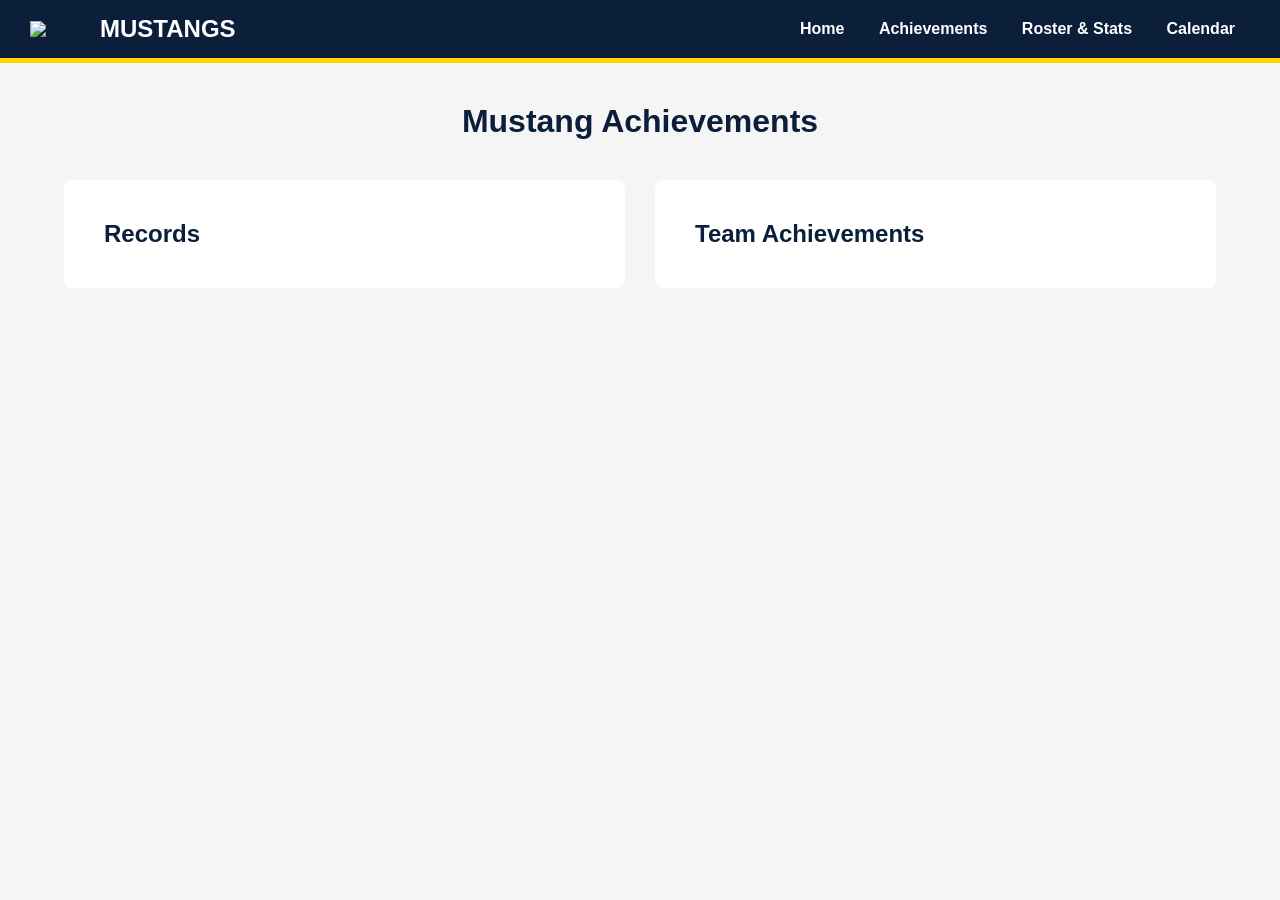
==== achievements.html @ b6c2684f "bone of site" ====
<!DOCTYPE html>
<html>
<head>
  <title>Achievements</title>
  <link rel="stylesheet" href="style.css">
</head>
<body>

<div class="navbar">
  <div class="logo">
    <img src="logo.png">
    <h2>MUSTANGS</h2>
  </div>
  <div class="nav-links">
    <a href="index.html">Home</a>
    <a href="achievements.html">Achievements</a>
    <a href="roster.html">Roster & Stats</a>
    <a href="calendar.html">Calendar</a>
  </div>
</div>

<div class="section">
  <div class="container">
    <h1 style="text-align:center;">Mustang Achievements</h1>

    <div class="grid-2" style="margin-top:40px;">
      <div class="card">
        <h2>Records</h2>
      </div>

      <div class="card">
        <h2>Team Achievements</h2>
      </div>
    </div>

  </div>
</div>

</body>
</html>
---- style.css ----
/* ===== GLOBAL ===== */
body {
  margin: 0;
  font-family: Arial, sans-serif;
  background: #f5f5f5;
  color: #0b1f3a;
}

h1, h2, h3 {
  margin: 0;
}

.container {
  width: 90%;
  margin: auto;
}

/* ===== NAVBAR ===== */
.navbar {
  background: #0b1f3a;
  color: white;
  display: flex;
  align-items: center;
  justify-content: space-between;
  padding: 15px 30px;
  border-bottom: 5px solid gold;
}

.logo {
  display: flex;
  align-items: center;
  gap: 10px;
}

.logo img {
  width: 60px;
}

.nav-links a {
  color: white;
  margin: 0 15px;
  text-decoration: none;
  font-weight: bold;
}

.nav-links a:hover {
  color: gold;
}

/* ===== BUTTONS ===== */
.btn {
  background: white;
  padding: 20px;
  text-align: center;
  border-radius: 6px;
  border-bottom: 4px solid gold;
  cursor: pointer;
  transition: 0.2s;
}

.btn:hover {
  transform: translateY(-3px);
}

/* ===== SECTIONS ===== */
.section {
  padding: 40px 0;
}

.dark {
  background: #0b1f3a;
  color: white;
}

.card {
  background: white;
  padding: 40px;
  border-radius: 8px;
}

/* ===== GRID ===== */
.grid-2 {
  display: grid;
  grid-template-columns: 1fr 1fr;
  gap: 30px;
}

.grid-3 {
  display: grid;
  grid-template-columns: repeat(3, 1fr);
  gap: 20px;
}

.grid-4 {
  display: grid;
  grid-template-columns: repeat(4, 1fr);
  gap: 20px;
}

/* ===== CALENDAR ===== */
.calendar {
  display: grid;
  grid-template-columns: repeat(7, 1fr);
  border: 2px solid gold;
}

.calendar div {
  border: 1px solid #ccc;
  height: 100px;
}

.calendar .header {
  background: #0b1f3a;
  color: white;
  text-align: center;
  line-height: 50px;
  height: 50px;
}
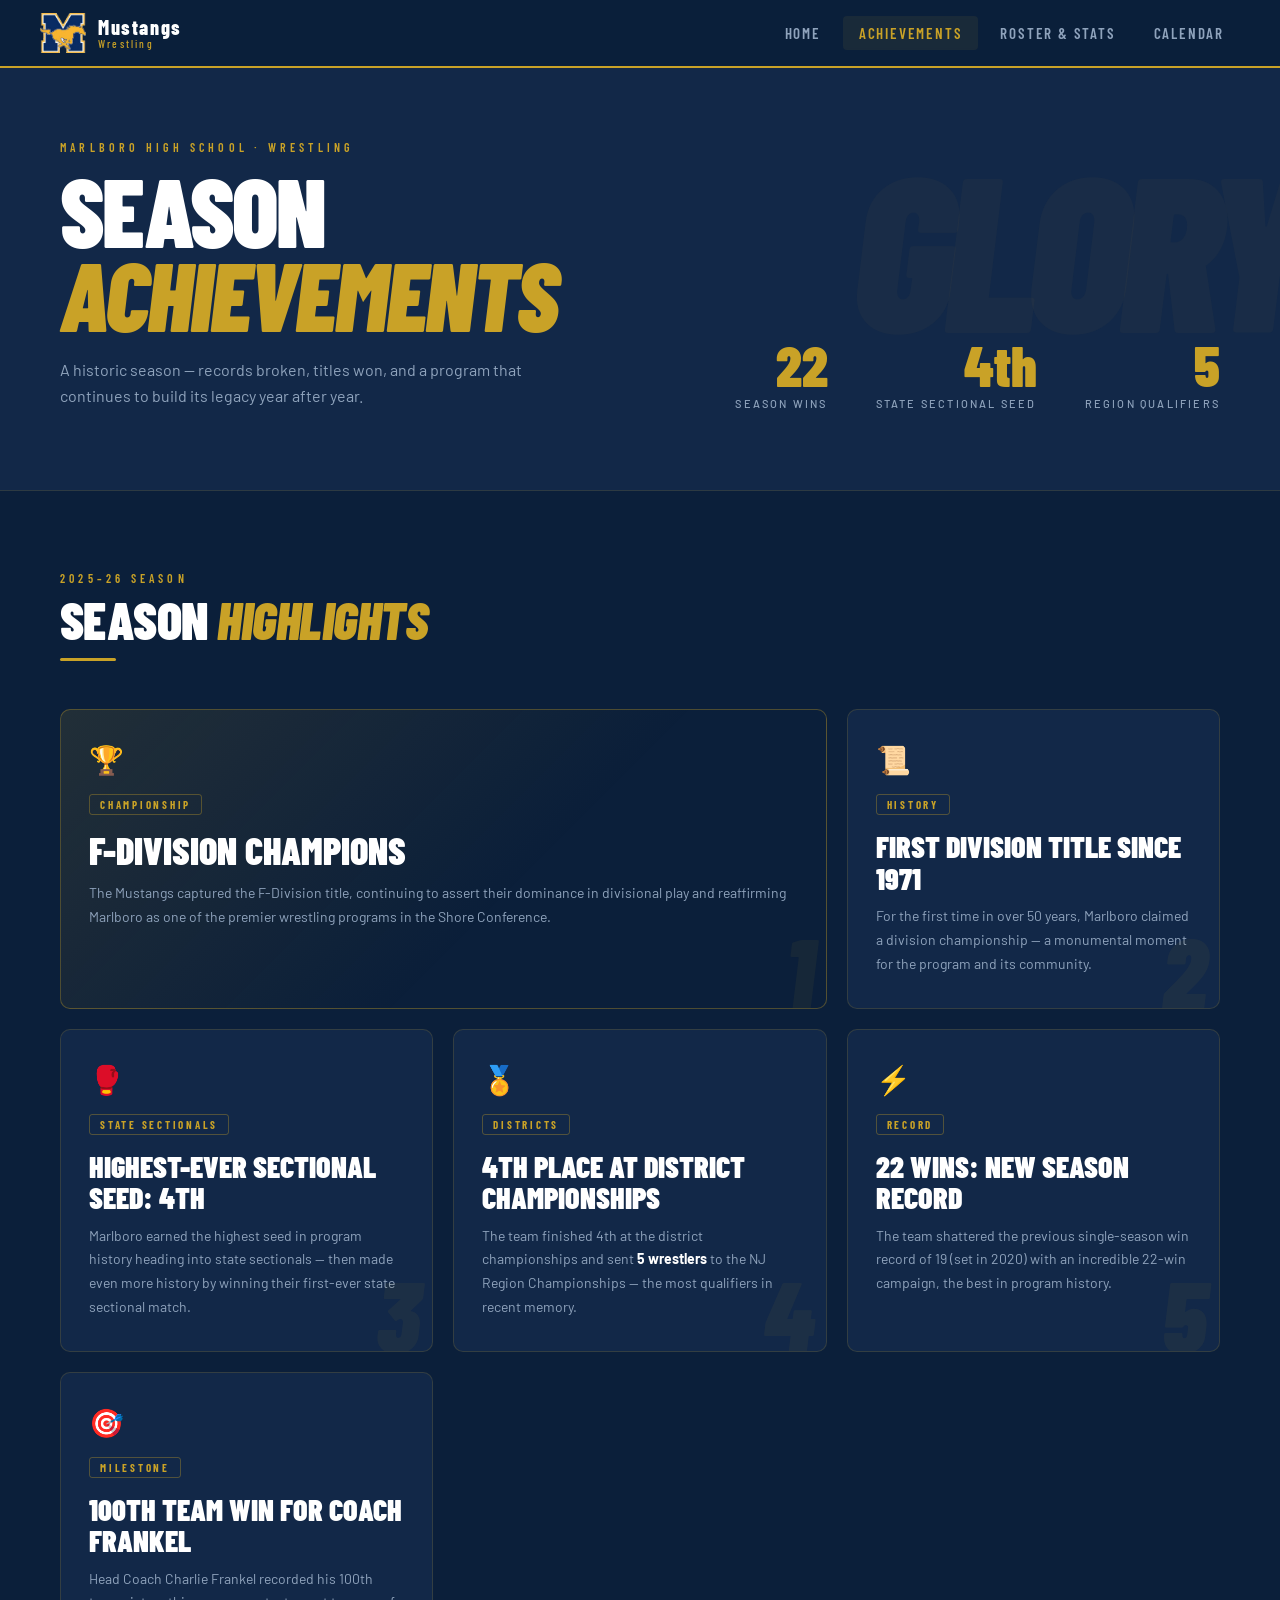
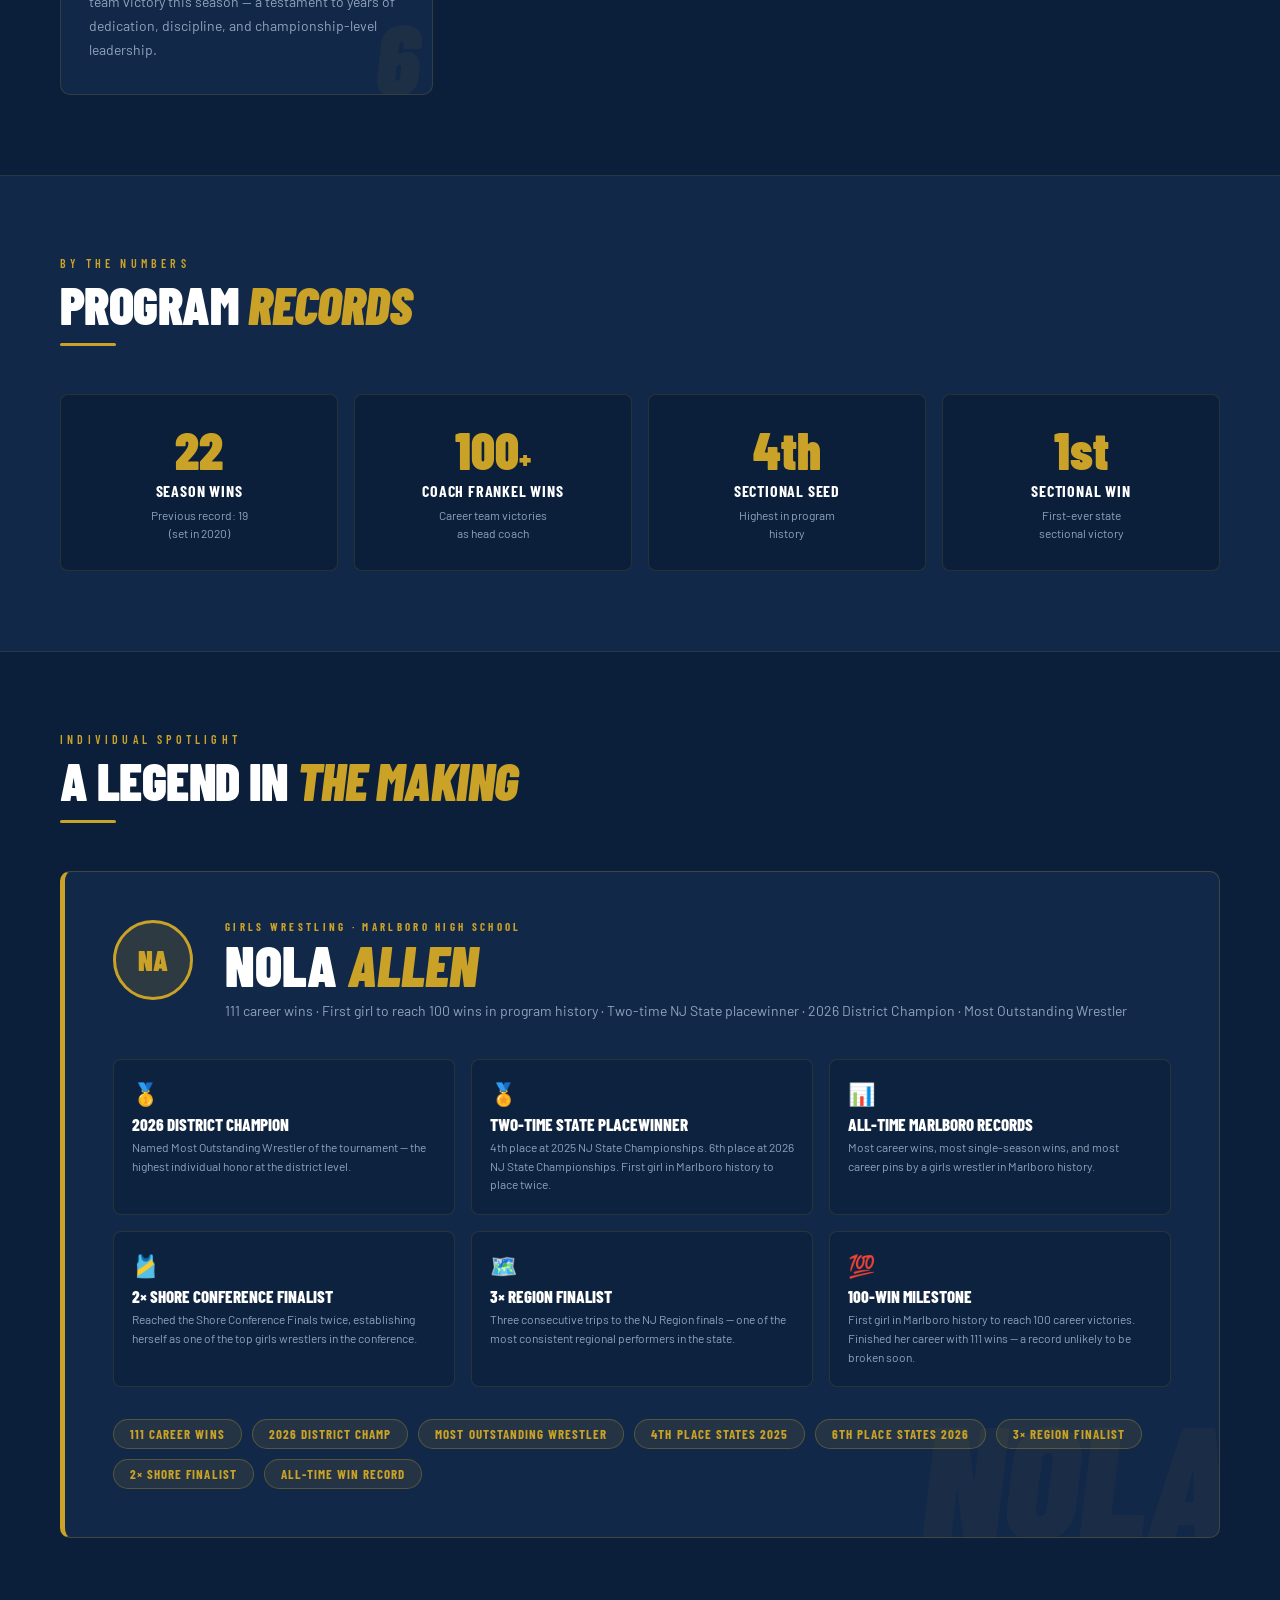
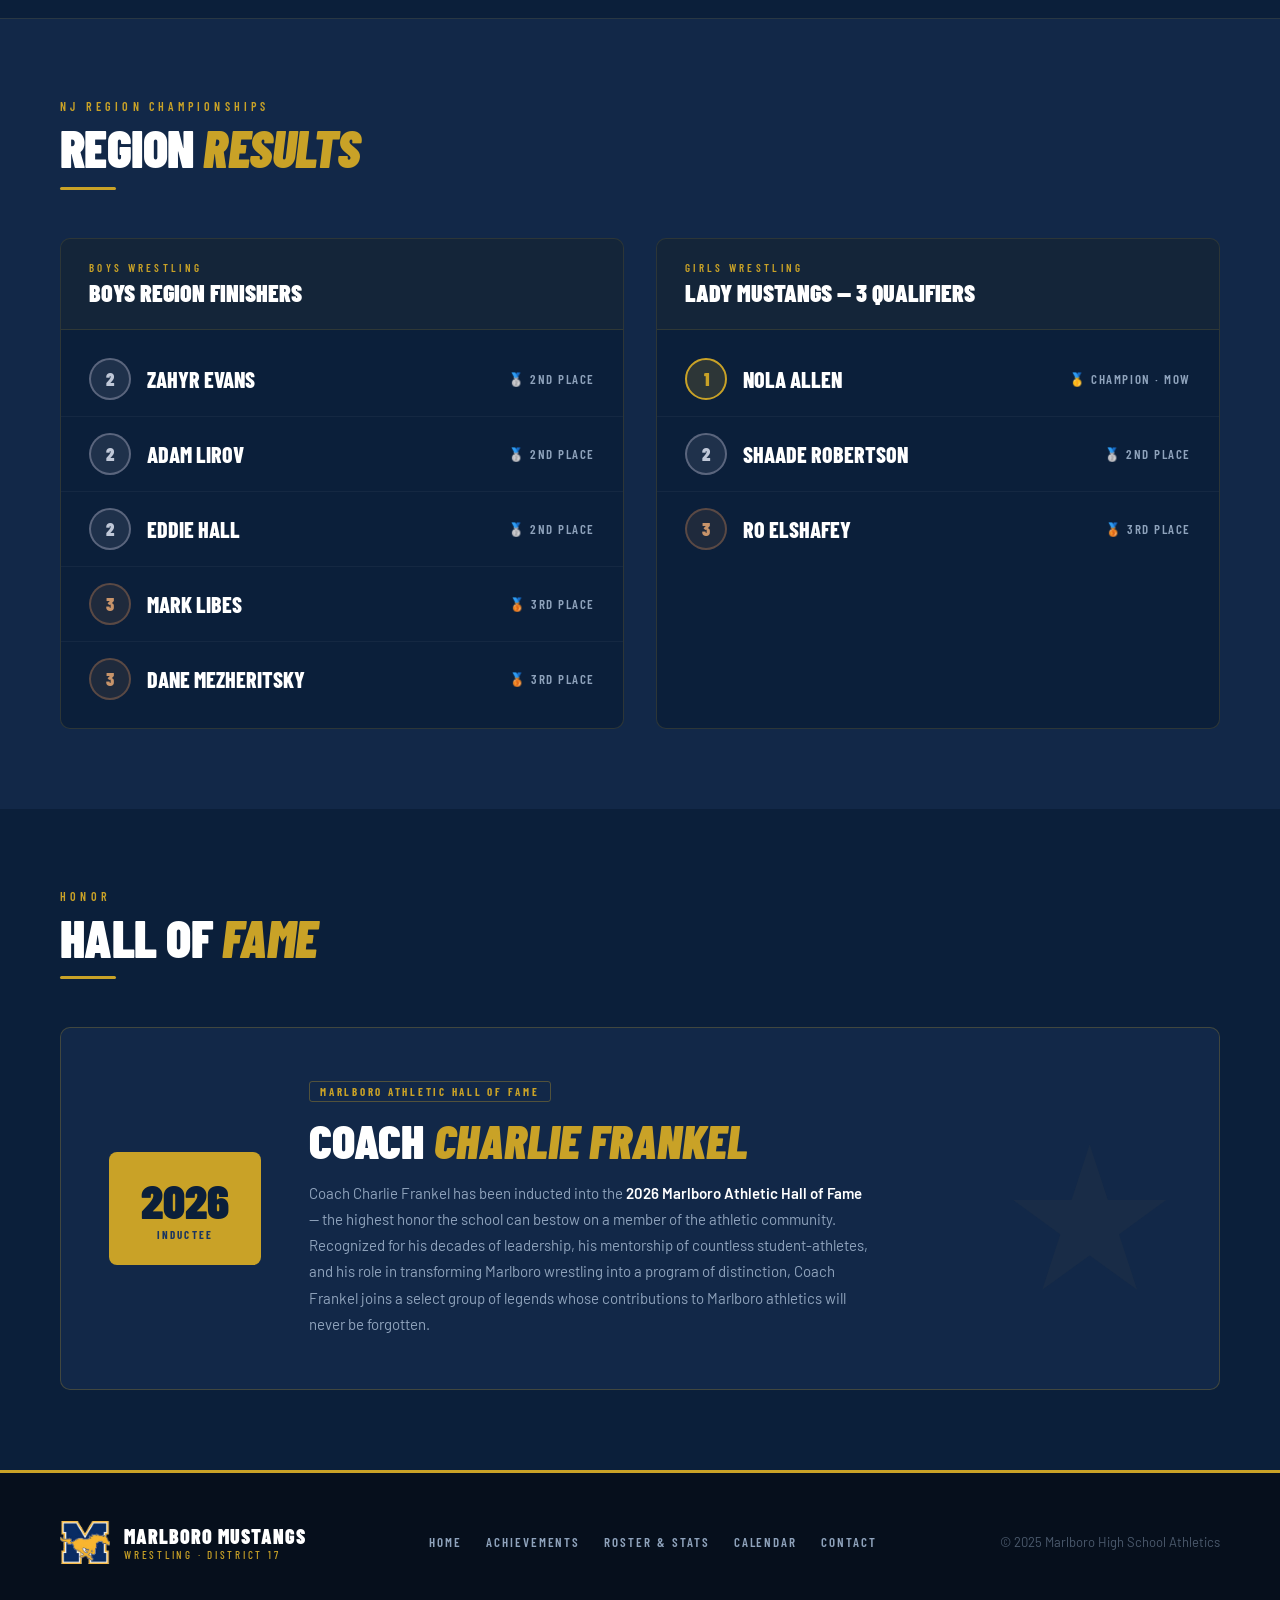
==== commit df58944b: "VERY LATE home and achieveemtn commit" ====
--- a/achievements.html
+++ b/achievements.html
@@ -1,40 +1,387 @@
-<!DOCTYPE html>
-<html>
-<head>
-  <title>Achievements</title>
-  <link rel="stylesheet" href="style.css">
-</head>
-<body>
-
-<div class="navbar">
-  <div class="logo">
-    <img src="logo.png">
-    <h2>MUSTANGS</h2>
-  </div>
-  <div class="nav-links">
-    <a href="index.html">Home</a>
-    <a href="achievements.html">Achievements</a>
-    <a href="roster.html">Roster & Stats</a>
-    <a href="calendar.html">Calendar</a>
-  </div>
-</div>
-
-<div class="section">
-  <div class="container">
-    <h1 style="text-align:center;">Mustang Achievements</h1>
-
-    <div class="grid-2" style="margin-top:40px;">
-      <div class="card">
-        <h2>Records</h2>
-      </div>
-
-      <div class="card">
-        <h2>Team Achievements</h2>
+<!doctype html>
+<html lang="en">
+  <head>
+    <meta charset="UTF-8" />
+    <meta name="viewport" content="width=device-width, initial-scale=1.0" />
+    <title>Achievements · Marlboro Mustangs Wrestling</title>
+    <link rel="icon" href="mustangslogo.png" />
+    <link rel="preconnect" href="https://fonts.googleapis.com" />
+    <link rel="preconnect" href="https://fonts.gstatic.com" crossorigin />
+    <link
+      href="https://fonts.googleapis.com/css2?family=Barlow+Condensed:ital,wght@0,400;0,600;0,700;0,800;0,900;1,700;1,800;1,900&family=Barlow:wght@400;500;600&display=swap"
+      rel="stylesheet"
+    />
+    <link rel="stylesheet" href="achievement.css" />
+  </head>
+  <body>
+    <!-- NAVBAR -->
+    <header class="navbar">
+      <a class="nav-logo" href="index.html">
+        <img src="mustangslogo.png" alt="Marlboro Mustangs logo" />
+        <div class="nav-logo-text">
+          Mustangs
+          <span>Wrestling</span>
+        </div>
+      </a>
+      <nav class="nav-links">
+        <a href="index.html">Home</a>
+        <a href="achievements.html" class="active">Achievements</a>
+        <a href="roster.html">Roster &amp; Stats</a>
+        <a href="calendar.html">Calendar</a>
+      </nav>
+    </header>
+
+    <!-- PAGE HERO -->
+    <div class="page-hero">
+      <div class="page-hero-inner">
+        <div class="page-hero-left">
+          <p class="page-eyebrow">Marlboro High School · Wrestling</p>
+          <h1 class="page-title">Season<br /><em>Achievements</em></h1>
+          <p class="page-sub">
+            A historic season — records broken, titles won, and a program that
+            continues to build its legacy year after year.
+          </p>
+        </div>
+        <div class="page-hero-stats">
+          <div class="hero-stat-block">
+            <div class="hero-stat-num">22</div>
+            <div class="hero-stat-label">Season Wins</div>
+          </div>
+          <div class="hero-stat-block">
+            <div class="hero-stat-num">4th</div>
+            <div class="hero-stat-label">State Sectional Seed</div>
+          </div>
+          <div class="hero-stat-block">
+            <div class="hero-stat-num">5</div>
+            <div class="hero-stat-label">Region Qualifiers</div>
+          </div>
+        </div>
       </div>
     </div>
 
-  </div>
-</div>
-
-</body>
-</html>+    <!-- SEASON HIGHLIGHTS -->
+    <section class="section highlights-section">
+      <div class="section-inner">
+        <p class="section-label">2025–26 Season</p>
+        <h2 class="section-heading">Season <em>Highlights</em></h2>
+        <div class="gold-rule"></div>
+
+        <div class="highlights-grid">
+          <div class="highlight-card featured" data-num="1">
+            <span class="hl-icon">🏆</span>
+            <span class="hl-tag">Championship</span>
+            <h3 class="hl-title">F-Division Champions</h3>
+            <p class="hl-desc">
+              The Mustangs captured the F-Division title, continuing to assert
+              their dominance in divisional play and reaffirming Marlboro as one
+              of the premier wrestling programs in the Shore Conference.
+            </p>
+          </div>
+
+          <div class="highlight-card" data-num="2">
+            <span class="hl-icon">📜</span>
+            <span class="hl-tag">History</span>
+            <h3 class="hl-title">First Division Title Since 1971</h3>
+            <p class="hl-desc">
+              For the first time in over 50 years, Marlboro claimed a division
+              championship — a monumental moment for the program and its
+              community.
+            </p>
+          </div>
+
+          <div class="highlight-card" data-num="3">
+            <span class="hl-icon">🥊</span>
+            <span class="hl-tag">State Sectionals</span>
+            <h3 class="hl-title">Highest-Ever Sectional Seed: 4th</h3>
+            <p class="hl-desc">
+              Marlboro earned the highest seed in program history heading into
+              state sectionals — then made even more history by winning their
+              first-ever state sectional match.
+            </p>
+          </div>
+
+          <div class="highlight-card" data-num="4">
+            <span class="hl-icon">🏅</span>
+            <span class="hl-tag">Districts</span>
+            <h3 class="hl-title">4th Place at District Championships</h3>
+            <p class="hl-desc">
+              The team finished 4th at the district championships and sent
+              <strong style="color: var(--white)">5 wrestlers</strong> to the NJ
+              Region Championships — the most qualifiers in recent memory.
+            </p>
+          </div>
+
+          <div class="highlight-card" data-num="5">
+            <span class="hl-icon">⚡</span>
+            <span class="hl-tag">Record</span>
+            <h3 class="hl-title">22 Wins: New Season Record</h3>
+            <p class="hl-desc">
+              The team shattered the previous single-season win record of 19
+              (set in 2020) with an incredible 22-win campaign, the best in
+              program history.
+            </p>
+          </div>
+
+          <div class="highlight-card" data-num="6">
+            <span class="hl-icon">🎯</span>
+            <span class="hl-tag">Milestone</span>
+            <h3 class="hl-title">100th Team Win for Coach Frankel</h3>
+            <p class="hl-desc">
+              Head Coach Charlie Frankel recorded his 100th team victory this
+              season — a testament to years of dedication, discipline, and
+              championship-level leadership.
+            </p>
+          </div>
+        </div>
+      </div>
+    </section>
+
+    <!-- RECORD NUMBERS -->
+    <section class="section records-section">
+      <div class="section-inner">
+        <p class="section-label">By the Numbers</p>
+        <h2 class="section-heading">Program <em>Records</em></h2>
+        <div class="gold-rule"></div>
+
+        <div class="records-grid">
+          <div class="record-card">
+            <div class="record-num">22</div>
+            <div class="record-label">Season Wins</div>
+            <div class="record-sub">Previous record: 19<br />(set in 2020)</div>
+          </div>
+          <div class="record-card">
+            <div class="record-num">
+              100<span style="font-size: 28px">+</span>
+            </div>
+            <div class="record-label">Coach Frankel Wins</div>
+            <div class="record-sub">
+              Career team victories<br />as head coach
+            </div>
+          </div>
+          <div class="record-card">
+            <div class="record-num">4th</div>
+            <div class="record-label">Sectional Seed</div>
+            <div class="record-sub">Highest in program<br />history</div>
+          </div>
+          <div class="record-card">
+            <div class="record-num">1st</div>
+            <div class="record-label">Sectional Win</div>
+            <div class="record-sub">
+              First-ever state<br />sectional victory
+            </div>
+          </div>
+        </div>
+      </div>
+    </section>
+
+    <!-- NOLA ALLEN SPOTLIGHT -->
+    <section class="section nola-section">
+      <div class="nola-inner">
+        <p class="section-label">Individual Spotlight</p>
+        <h2 class="section-heading">A Legend in <em>the Making</em></h2>
+        <div class="gold-rule"></div>
+
+        <div class="nola-banner">
+          <div class="nola-header">
+            <div class="nola-avatar">
+              <span class="nola-avatar-text">NA</span>
+            </div>
+            <div class="nola-name-block">
+              <p class="nola-label">Girls Wrestling · Marlboro High School</p>
+              <h3 class="nola-name">Nola <em>Allen</em></h3>
+              <p class="nola-subtitle">
+                111 career wins · First girl to reach 100 wins in program
+                history · Two-time NJ State placewinner · 2026 District Champion
+                · Most Outstanding Wrestler
+              </p>
+            </div>
+          </div>
+
+          <div class="nola-achievements">
+            <div class="nola-ach">
+              <div class="nola-ach-medal">🥇</div>
+              <div class="nola-ach-title">2026 District Champion</div>
+              <div class="nola-ach-desc">
+                Named Most Outstanding Wrestler of the tournament — the highest
+                individual honor at the district level.
+              </div>
+            </div>
+            <div class="nola-ach">
+              <div class="nola-ach-medal">🏅</div>
+              <div class="nola-ach-title">Two-Time State Placewinner</div>
+              <div class="nola-ach-desc">
+                4th place at 2025 NJ State Championships. 6th place at 2026 NJ
+                State Championships. First girl in Marlboro history to place
+                twice.
+              </div>
+            </div>
+            <div class="nola-ach">
+              <div class="nola-ach-medal">📊</div>
+              <div class="nola-ach-title">All-Time Marlboro Records</div>
+              <div class="nola-ach-desc">
+                Most career wins, most single-season wins, and most career pins
+                by a girls wrestler in Marlboro history.
+              </div>
+            </div>
+            <div class="nola-ach">
+              <div class="nola-ach-medal">🎽</div>
+              <div class="nola-ach-title">2× Shore Conference Finalist</div>
+              <div class="nola-ach-desc">
+                Reached the Shore Conference Finals twice, establishing herself
+                as one of the top girls wrestlers in the conference.
+              </div>
+            </div>
+            <div class="nola-ach">
+              <div class="nola-ach-medal">🗺️</div>
+              <div class="nola-ach-title">3× Region Finalist</div>
+              <div class="nola-ach-desc">
+                Three consecutive trips to the NJ Region finals — one of the
+                most consistent regional performers in the state.
+              </div>
+            </div>
+            <div class="nola-ach">
+              <div class="nola-ach-medal">💯</div>
+              <div class="nola-ach-title">100-Win Milestone</div>
+              <div class="nola-ach-desc">
+                First girl in Marlboro history to reach 100 career victories.
+                Finished her career with 111 wins — a record unlikely to be
+                broken soon.
+              </div>
+            </div>
+          </div>
+
+          <div class="nola-milestones">
+            <span class="milestone-pill">111 Career Wins</span>
+            <span class="milestone-pill">2026 District Champ</span>
+            <span class="milestone-pill">Most Outstanding Wrestler</span>
+            <span class="milestone-pill">4th Place States 2025</span>
+            <span class="milestone-pill">6th Place States 2026</span>
+            <span class="milestone-pill">3× Region Finalist</span>
+            <span class="milestone-pill">2× Shore Finalist</span>
+            <span class="milestone-pill">All-Time Win Record</span>
+          </div>
+        </div>
+      </div>
+    </section>
+
+    <!-- REGION RESULTS -->
+    <section class="section region-section">
+      <div class="section-inner">
+        <p class="section-label">NJ Region Championships</p>
+        <h2 class="section-heading">Region <em>Results</em></h2>
+        <div class="gold-rule"></div>
+
+        <div class="region-cols">
+          <!-- BOYS -->
+          <div class="region-block">
+            <div class="region-block-header">
+              <p class="region-block-label">Boys Wrestling</p>
+              <h3 class="region-block-title">Boys Region Finishers</h3>
+            </div>
+            <div class="region-list">
+              <div class="region-row">
+                <div class="place-badge place-2">2</div>
+                <div class="region-wrestler-name">Zahyr Evans</div>
+                <div class="region-place-label">🥈 2nd Place</div>
+              </div>
+              <div class="region-row">
+                <div class="place-badge place-2">2</div>
+                <div class="region-wrestler-name">Adam Lirov</div>
+                <div class="region-place-label">🥈 2nd Place</div>
+              </div>
+              <div class="region-row">
+                <div class="place-badge place-2">2</div>
+                <div class="region-wrestler-name">Eddie Hall</div>
+                <div class="region-place-label">🥈 2nd Place</div>
+              </div>
+              <div class="region-row">
+                <div class="place-badge place-3">3</div>
+                <div class="region-wrestler-name">Mark Libes</div>
+                <div class="region-place-label">🥉 3rd Place</div>
+              </div>
+              <div class="region-row">
+                <div class="place-badge place-3">3</div>
+                <div class="region-wrestler-name">Dane Mezheritsky</div>
+                <div class="region-place-label">🥉 3rd Place</div>
+              </div>
+            </div>
+          </div>
+
+          <!-- GIRLS -->
+          <div class="region-block">
+            <div class="region-block-header">
+              <p class="region-block-label">Girls Wrestling</p>
+              <h3 class="region-block-title">Lady Mustangs — 3 Qualifiers</h3>
+            </div>
+            <div class="region-list">
+              <div class="region-row">
+                <div class="place-badge place-1">1</div>
+                <div class="region-wrestler-name">Nola Allen</div>
+                <div class="region-place-label">🥇 Champion · MOW</div>
+              </div>
+              <div class="region-row">
+                <div class="place-badge place-2">2</div>
+                <div class="region-wrestler-name">Shaade Robertson</div>
+                <div class="region-place-label">🥈 2nd Place</div>
+              </div>
+              <div class="region-row">
+                <div class="place-badge place-3">3</div>
+                <div class="region-wrestler-name">Ro Elshafey</div>
+                <div class="region-place-label">🥉 3rd Place</div>
+              </div>
+            </div>
+          </div>
+        </div>
+      </div>
+    </section>
+
+    <!-- HALL OF FAME -->
+    <section class="section hof-section">
+      <div class="section-inner">
+        <p class="section-label">Honor</p>
+        <h2 class="section-heading">Hall of <em>Fame</em></h2>
+        <div class="gold-rule"></div>
+
+        <div class="hof-card">
+          <div class="hof-year-block">
+            <div class="hof-year">2026</div>
+            <div class="hof-year-label">Inductee</div>
+          </div>
+          <div class="hof-copy">
+            <span class="hof-tag">Marlboro Athletic Hall of Fame</span>
+            <h3 class="hof-name">Coach <em>Charlie Frankel</em></h3>
+            <p class="hof-desc">
+              Coach Charlie Frankel has been inducted into the
+              <strong>2026 Marlboro Athletic Hall of Fame</strong> — the highest
+              honor the school can bestow on a member of the athletic community.
+              Recognized for his decades of leadership, his mentorship of
+              countless student-athletes, and his role in transforming Marlboro
+              wrestling into a program of distinction, Coach Frankel joins a
+              select group of legends whose contributions to Marlboro athletics
+              will never be forgotten.
+            </p>
+          </div>
+        </div>
+      </div>
+    </section>
+
+    <!-- FOOTER -->
+    <footer class="footer">
+      <div class="footer-brand">
+        <img src="mustangslogo.png" alt="Mustangs logo" />
+        <div class="footer-brand-text">
+          <div class="footer-brand-name">Marlboro Mustangs</div>
+          <div class="footer-brand-sub">Wrestling · District 17</div>
+        </div>
+      </div>
+      <nav class="footer-links">
+        <a href="index.html">Home</a>
+        <a href="achievements.html">Achievements</a>
+        <a href="roster.html">Roster &amp; Stats</a>
+        <a href="calendar.html">Calendar</a>
+        <a href="mailto:cfrankel@frhsd.com">Contact</a>
+      </nav>
+      <p class="footer-copy">&copy; 2025 Marlboro High School Athletics</p>
+    </footer>
+  </body>
+</html>
--- a/achievement.css
+++ b/achievement.css
@@ -0,0 +1,646 @@
+ *, *::before, *::after { box-sizing: border-box; margin: 0; padding: 0; }
+
+    :root {
+      --navy: #0b1f3a;
+      --navy-mid: #122848;
+      --navy-light: #1a3560;
+      --gold: #C9A227;
+      --gold-bright: #F5C842;
+      --gold-dim: #a07d10;
+      --white: #ffffff;
+      --off-white: #f4f1ea;
+      --text-muted: #8fa3bc;
+    }
+
+    html { scroll-behavior: smooth; }
+
+    body {
+      font-family: 'Barlow', sans-serif;
+      background: var(--navy);
+      color: var(--white);
+      overflow-x: hidden;
+    }
+
+    /* ── NAVBAR ── */
+    .navbar {
+      position: fixed;
+      top: 0; left: 0; right: 0;
+      z-index: 100;
+      background: rgba(11,31,58,0.95);
+      backdrop-filter: blur(10px);
+      border-bottom: 2px solid var(--gold);
+      display: flex;
+      align-items: center;
+      justify-content: space-between;
+      padding: 0 40px;
+      height: 68px;
+    }
+    .nav-logo { display: flex; align-items: center; gap: 12px; text-decoration: none; }
+    .nav-logo img { width: 46px; height: 46px; object-fit: contain; }
+    .nav-logo-text { font-family: 'Barlow Condensed', sans-serif; font-weight: 800; font-size: 20px; color: var(--white); letter-spacing: 0.08em; line-height: 1.1; }
+    .nav-logo-text span { display: block; font-size: 11px; font-weight: 500; color: var(--gold); letter-spacing: 0.2em; }
+    .nav-links { display: flex; align-items: center; gap: 6px; }
+    .nav-links a { font-family: 'Barlow Condensed', sans-serif; font-weight: 600; font-size: 15px; letter-spacing: 0.12em; text-transform: uppercase; color: var(--text-muted); text-decoration: none; padding: 8px 16px; border-radius: 4px; transition: color 0.2s, background 0.2s; }
+    .nav-links a:hover, .nav-links a.active { color: var(--gold); background: rgba(201,162,39,0.08); }
+
+    /* ── PAGE HERO ── */
+    .page-hero {
+      padding: 140px 60px 80px;
+      background: var(--navy-mid);
+      border-bottom: 1px solid rgba(201,162,39,0.15);
+      position: relative;
+      overflow: hidden;
+    }
+
+    .page-hero::before {
+      content: 'GLORY';
+      position: absolute;
+      right: -20px;
+      top: 50%;
+      transform: translateY(-50%);
+      font-family: 'Barlow Condensed', sans-serif;
+      font-size: 220px;
+      font-weight: 900;
+      font-style: italic;
+      color: rgba(201,162,39,0.04);
+      line-height: 1;
+      pointer-events: none;
+      user-select: none;
+      letter-spacing: -0.05em;
+    }
+
+    .page-hero-inner {
+      max-width: 1200px;
+      margin: 0 auto;
+      display: flex;
+      align-items: flex-end;
+      justify-content: space-between;
+      gap: 40px;
+    }
+
+    .page-hero-left {}
+
+    .page-eyebrow {
+      font-family: 'Barlow Condensed', sans-serif;
+      font-size: 12px;
+      font-weight: 600;
+      letter-spacing: 0.35em;
+      color: var(--gold);
+      text-transform: uppercase;
+      margin-bottom: 14px;
+    }
+
+    .page-title {
+      font-family: 'Barlow Condensed', sans-serif;
+      font-size: clamp(56px, 8vw, 96px);
+      font-weight: 900;
+      text-transform: uppercase;
+      line-height: 0.88;
+      letter-spacing: -0.02em;
+    }
+
+    .page-title em { font-style: italic; color: var(--gold); }
+
+    .page-sub {
+      font-size: 16px;
+      color: var(--text-muted);
+      margin-top: 20px;
+      max-width: 480px;
+      line-height: 1.65;
+    }
+
+    .page-hero-stats {
+      display: flex;
+      gap: 48px;
+      flex-shrink: 0;
+    }
+
+    .hero-stat-block { text-align: right; }
+    .hero-stat-num {
+      font-family: 'Barlow Condensed', sans-serif;
+      font-size: 56px;
+      font-weight: 900;
+      color: var(--gold);
+      line-height: 1;
+    }
+    .hero-stat-label {
+      font-size: 11px;
+      font-weight: 500;
+      letter-spacing: 0.2em;
+      color: var(--text-muted);
+      text-transform: uppercase;
+      margin-top: 4px;
+    }
+
+    /* ── SECTION ── */
+    .section { padding: 80px 60px; }
+    .section-inner { max-width: 1200px; margin: 0 auto; }
+
+    .section-label {
+      font-family: 'Barlow Condensed', sans-serif;
+      font-size: 12px;
+      font-weight: 600;
+      letter-spacing: 0.35em;
+      color: var(--gold);
+      text-transform: uppercase;
+      margin-bottom: 10px;
+    }
+    .section-heading {
+      font-family: 'Barlow Condensed', sans-serif;
+      font-size: clamp(36px, 5vw, 52px);
+      font-weight: 900;
+      text-transform: uppercase;
+      line-height: 0.95;
+      letter-spacing: -0.01em;
+    }
+    .section-heading em { font-style: italic; color: var(--gold); }
+    .gold-rule { width: 56px; height: 3px; background: var(--gold); border-radius: 2px; margin-top: 14px; }
+
+    /* ── SEASON HIGHLIGHTS (big banner cards) ── */
+    .highlights-section { background: var(--navy); }
+
+    .highlights-grid {
+      display: grid;
+      grid-template-columns: repeat(3, 1fr);
+      gap: 20px;
+      margin-top: 48px;
+    }
+
+    .highlight-card {
+      background: var(--navy-mid);
+      border: 1px solid rgba(201,162,39,0.18);
+      border-radius: 10px;
+      padding: 32px 28px;
+      position: relative;
+      overflow: hidden;
+      transition: border-color 0.25s, transform 0.25s;
+    }
+
+    .highlight-card:hover {
+      border-color: rgba(201,162,39,0.55);
+      transform: translateY(-4px);
+    }
+
+    .highlight-card::before {
+      content: attr(data-num);
+      position: absolute;
+      bottom: -12px;
+      right: 12px;
+      font-family: 'Barlow Condensed', sans-serif;
+      font-size: 100px;
+      font-weight: 900;
+      font-style: italic;
+      color: rgba(201,162,39,0.06);
+      line-height: 1;
+      pointer-events: none;
+    }
+
+    .highlight-card.featured {
+      grid-column: span 2;
+      background: linear-gradient(135deg, rgba(201,162,39,0.12) 0%, rgba(11,31,58,0) 60%);
+      border-color: rgba(201,162,39,0.35);
+    }
+
+    .hl-icon {
+      font-size: 28px;
+      margin-bottom: 16px;
+      display: block;
+    }
+
+    .hl-tag {
+      display: inline-block;
+      font-family: 'Barlow Condensed', sans-serif;
+      font-size: 11px;
+      font-weight: 700;
+      letter-spacing: 0.25em;
+      text-transform: uppercase;
+      color: var(--gold);
+      border: 1px solid rgba(201,162,39,0.35);
+      border-radius: 3px;
+      padding: 3px 10px;
+      margin-bottom: 16px;
+    }
+
+    .hl-title {
+      font-family: 'Barlow Condensed', sans-serif;
+      font-size: 30px;
+      font-weight: 900;
+      text-transform: uppercase;
+      color: var(--white);
+      line-height: 1.05;
+      margin-bottom: 10px;
+    }
+
+    .highlight-card.featured .hl-title { font-size: 38px; }
+
+    .hl-desc {
+      font-size: 14px;
+      line-height: 1.7;
+      color: var(--text-muted);
+    }
+
+    /* ── RECORD BREAKERS ── */
+    .records-section { background: var(--navy-mid); border-top: 1px solid rgba(201,162,39,0.12); border-bottom: 1px solid rgba(201,162,39,0.12); }
+
+    .records-grid {
+      display: grid;
+      grid-template-columns: repeat(4, 1fr);
+      gap: 16px;
+      margin-top: 48px;
+    }
+
+    .record-card {
+      background: var(--navy);
+      border: 1px solid rgba(201,162,39,0.15);
+      border-radius: 8px;
+      padding: 28px 22px;
+      text-align: center;
+      transition: border-color 0.25s, transform 0.2s;
+    }
+
+    .record-card:hover {
+      border-color: rgba(201,162,39,0.5);
+      transform: translateY(-3px);
+    }
+
+    .record-num {
+      font-family: 'Barlow Condensed', sans-serif;
+      font-size: 52px;
+      font-weight: 900;
+      color: var(--gold);
+      line-height: 1;
+      margin-bottom: 6px;
+    }
+
+    .record-label {
+      font-family: 'Barlow Condensed', sans-serif;
+      font-size: 16px;
+      font-weight: 700;
+      text-transform: uppercase;
+      color: var(--white);
+      letter-spacing: 0.05em;
+      margin-bottom: 6px;
+    }
+
+    .record-sub {
+      font-size: 12px;
+      color: var(--text-muted);
+      line-height: 1.5;
+    }
+
+    /* ── NOLA SPOTLIGHT ── */
+    .nola-section { background: var(--navy); }
+
+    .nola-inner {
+      max-width: 1200px;
+      margin: 0 auto;
+    }
+
+    .nola-banner {
+      background: var(--navy-mid);
+      border: 1px solid rgba(201,162,39,0.25);
+      border-left: 5px solid var(--gold);
+      border-radius: 10px;
+      padding: 48px;
+      margin-top: 48px;
+      position: relative;
+      overflow: hidden;
+    }
+
+    .nola-banner::after {
+      content: 'NOLA';
+      position: absolute;
+      right: -10px;
+      bottom: -20px;
+      font-family: 'Barlow Condensed', sans-serif;
+      font-size: 160px;
+      font-weight: 900;
+      font-style: italic;
+      color: rgba(201,162,39,0.05);
+      line-height: 1;
+      pointer-events: none;
+    }
+
+    .nola-header {
+      display: flex;
+      align-items: flex-start;
+      gap: 32px;
+      margin-bottom: 36px;
+    }
+
+    .nola-avatar {
+      width: 80px;
+      height: 80px;
+      border-radius: 50%;
+      background: rgba(201,162,39,0.15);
+      border: 3px solid var(--gold);
+      display: flex;
+      align-items: center;
+      justify-content: center;
+      flex-shrink: 0;
+    }
+
+    .nola-avatar-text {
+      font-family: 'Barlow Condensed', sans-serif;
+      font-size: 28px;
+      font-weight: 900;
+      color: var(--gold);
+    }
+
+    .nola-name-block {}
+    .nola-label {
+      font-family: 'Barlow Condensed', sans-serif;
+      font-size: 11px;
+      font-weight: 700;
+      letter-spacing: 0.3em;
+      color: var(--gold);
+      text-transform: uppercase;
+      margin-bottom: 6px;
+    }
+    .nola-name {
+      font-family: 'Barlow Condensed', sans-serif;
+      font-size: clamp(36px, 5vw, 56px);
+      font-weight: 900;
+      text-transform: uppercase;
+      color: var(--white);
+      line-height: 0.92;
+    }
+    .nola-name em { font-style: italic; color: var(--gold); }
+    .nola-subtitle {
+      font-size: 14px;
+      color: var(--text-muted);
+      margin-top: 10px;
+      line-height: 1.6;
+    }
+
+    .nola-achievements {
+      display: grid;
+      grid-template-columns: repeat(3, 1fr);
+      gap: 16px;
+      margin-bottom: 32px;
+    }
+
+    .nola-ach {
+      background: rgba(11,31,58,0.6);
+      border: 1px solid rgba(201,162,39,0.15);
+      border-radius: 8px;
+      padding: 20px 18px;
+    }
+
+    .nola-ach-medal {
+      font-size: 22px;
+      margin-bottom: 8px;
+    }
+
+    .nola-ach-title {
+      font-family: 'Barlow Condensed', sans-serif;
+      font-size: 17px;
+      font-weight: 800;
+      text-transform: uppercase;
+      color: var(--white);
+      line-height: 1.15;
+      margin-bottom: 4px;
+    }
+
+    .nola-ach-desc {
+      font-size: 12px;
+      color: var(--text-muted);
+      line-height: 1.55;
+    }
+
+    .nola-milestones {
+      display: flex;
+      flex-wrap: wrap;
+      gap: 10px;
+    }
+
+    .milestone-pill {
+      font-family: 'Barlow Condensed', sans-serif;
+      font-size: 13px;
+      font-weight: 700;
+      letter-spacing: 0.08em;
+      background: rgba(201,162,39,0.1);
+      border: 1px solid rgba(201,162,39,0.3);
+      color: var(--gold);
+      border-radius: 30px;
+      padding: 6px 16px;
+      text-transform: uppercase;
+    }
+
+    /* ── REGION RESULTS ── */
+    .region-section { background: var(--navy-mid); border-top: 1px solid rgba(201,162,39,0.12); }
+
+    .region-cols {
+      display: grid;
+      grid-template-columns: 1fr 1fr;
+      gap: 32px;
+      margin-top: 48px;
+    }
+
+    .region-block {
+      background: var(--navy);
+      border: 1px solid rgba(201,162,39,0.18);
+      border-radius: 10px;
+      overflow: hidden;
+    }
+
+    .region-block-header {
+      padding: 22px 28px;
+      border-bottom: 1px solid rgba(201,162,39,0.15);
+      background: rgba(201,162,39,0.05);
+    }
+
+    .region-block-label {
+      font-family: 'Barlow Condensed', sans-serif;
+      font-size: 11px;
+      font-weight: 600;
+      letter-spacing: 0.3em;
+      color: var(--gold);
+      text-transform: uppercase;
+      margin-bottom: 4px;
+    }
+
+    .region-block-title {
+      font-family: 'Barlow Condensed', sans-serif;
+      font-size: 24px;
+      font-weight: 900;
+      text-transform: uppercase;
+      color: var(--white);
+    }
+
+    .region-list { padding: 12px 0; }
+
+    .region-row {
+      display: flex;
+      align-items: center;
+      gap: 16px;
+      padding: 16px 28px;
+      border-bottom: 1px solid rgba(255,255,255,0.04);
+      transition: background 0.2s;
+    }
+
+    .region-row:last-child { border-bottom: none; }
+    .region-row:hover { background: rgba(201,162,39,0.04); }
+
+    .place-badge {
+      width: 42px;
+      height: 42px;
+      border-radius: 50%;
+      display: flex;
+      align-items: center;
+      justify-content: center;
+      font-family: 'Barlow Condensed', sans-serif;
+      font-size: 18px;
+      font-weight: 900;
+      flex-shrink: 0;
+    }
+
+    .place-1 { background: rgba(201,162,39,0.18); color: var(--gold); border: 2px solid var(--gold); }
+    .place-2 { background: rgba(180,180,200,0.12); color: #c0c8d8; border: 2px solid rgba(180,180,200,0.4); }
+    .place-3 { background: rgba(180,120,80,0.12); color: #c8946a; border: 2px solid rgba(180,120,80,0.4); }
+
+    .region-wrestler-name {
+      font-family: 'Barlow Condensed', sans-serif;
+      font-size: 22px;
+      font-weight: 800;
+      text-transform: uppercase;
+      color: var(--white);
+      flex: 1;
+    }
+
+    .region-place-label {
+      font-family: 'Barlow Condensed', sans-serif;
+      font-size: 13px;
+      font-weight: 600;
+      letter-spacing: 0.12em;
+      color: var(--text-muted);
+      text-transform: uppercase;
+    }
+
+    /* ── HALL OF FAME ── */
+    .hof-section { background: var(--navy); }
+
+    .hof-card {
+      margin-top: 48px;
+      background: var(--navy-mid);
+      border: 1px solid rgba(201,162,39,0.25);
+      border-radius: 10px;
+      padding: 52px 48px;
+      display: flex;
+      align-items: center;
+      gap: 48px;
+      position: relative;
+      overflow: hidden;
+    }
+
+    .hof-card::before {
+      content: '★';
+      position: absolute;
+      right: 40px;
+      top: 50%;
+      transform: translateY(-50%);
+      font-size: 200px;
+      color: rgba(201,162,39,0.04);
+      pointer-events: none;
+      line-height: 1;
+    }
+
+    .hof-year-block {
+      flex-shrink: 0;
+      text-align: center;
+      background: var(--gold);
+      border-radius: 8px;
+      padding: 24px 32px;
+    }
+
+    .hof-year {
+      font-family: 'Barlow Condensed', sans-serif;
+      font-size: 48px;
+      font-weight: 900;
+      color: var(--navy);
+      line-height: 1;
+    }
+
+    .hof-year-label {
+      font-family: 'Barlow Condensed', sans-serif;
+      font-size: 11px;
+      font-weight: 700;
+      letter-spacing: 0.2em;
+      color: var(--navy-light);
+      text-transform: uppercase;
+      margin-top: 4px;
+    }
+
+    .hof-copy {}
+
+    .hof-tag {
+      display: inline-block;
+      font-family: 'Barlow Condensed', sans-serif;
+      font-size: 11px;
+      font-weight: 700;
+      letter-spacing: 0.25em;
+      color: var(--gold);
+      border: 1px solid rgba(201,162,39,0.35);
+      border-radius: 3px;
+      padding: 3px 10px;
+      margin-bottom: 16px;
+      text-transform: uppercase;
+    }
+
+    .hof-name {
+      font-family: 'Barlow Condensed', sans-serif;
+      font-size: clamp(32px, 4vw, 48px);
+      font-weight: 900;
+      text-transform: uppercase;
+      color: var(--white);
+      line-height: 0.95;
+      margin-bottom: 16px;
+    }
+
+    .hof-name em { font-style: italic; color: var(--gold); }
+
+    .hof-desc {
+      font-size: 15px;
+      line-height: 1.75;
+      color: var(--text-muted);
+      max-width: 560px;
+    }
+
+    .hof-desc strong { color: var(--white); font-weight: 600; }
+
+    /* ── FOOTER ── */
+    .footer {
+      background: #060f1c;
+      border-top: 3px solid var(--gold);
+      padding: 48px 60px;
+      display: flex;
+      align-items: center;
+      justify-content: space-between;
+      gap: 24px;
+    }
+    .footer-brand { display: flex; align-items: center; gap: 14px; }
+    .footer-brand img { width: 50px; object-fit: contain; }
+    .footer-brand-text { font-family: 'Barlow Condensed', sans-serif; }
+    .footer-brand-name { font-size: 20px; font-weight: 900; text-transform: uppercase; color: var(--white); letter-spacing: 0.05em; }
+    .footer-brand-sub { font-size: 11px; font-weight: 500; letter-spacing: 0.25em; color: var(--gold); text-transform: uppercase; }
+    .footer-links { display: flex; gap: 24px; }
+    .footer-links a { font-family: 'Barlow Condensed', sans-serif; font-size: 13px; font-weight: 600; letter-spacing: 0.15em; text-transform: uppercase; color: var(--text-muted); text-decoration: none; transition: color 0.2s; }
+    .footer-links a:hover { color: var(--gold); }
+    .footer-copy { font-size: 13px; color: var(--text-muted); opacity: 0.5; }
+
+    @media (max-width: 960px) {
+      .navbar { padding: 0 20px; }
+      .page-hero { padding: 120px 24px 60px; }
+      .page-hero-inner { flex-direction: column; align-items: flex-start; }
+      .page-hero-stats { flex-direction: row; }
+      .section { padding: 60px 24px; }
+      .highlights-grid { grid-template-columns: 1fr; }
+      .highlight-card.featured { grid-column: span 1; }
+      .records-grid { grid-template-columns: repeat(2, 1fr); }
+      .nola-achievements { grid-template-columns: 1fr; }
+      .nola-header { flex-direction: column; }
+      .region-cols { grid-template-columns: 1fr; }
+      .hof-card { flex-direction: column; text-align: center; gap: 28px; }
+      .footer { flex-direction: column; text-align: center; padding: 40px 24px; }
+      .footer-links { flex-wrap: wrap; justify-content: center; }
+    }
